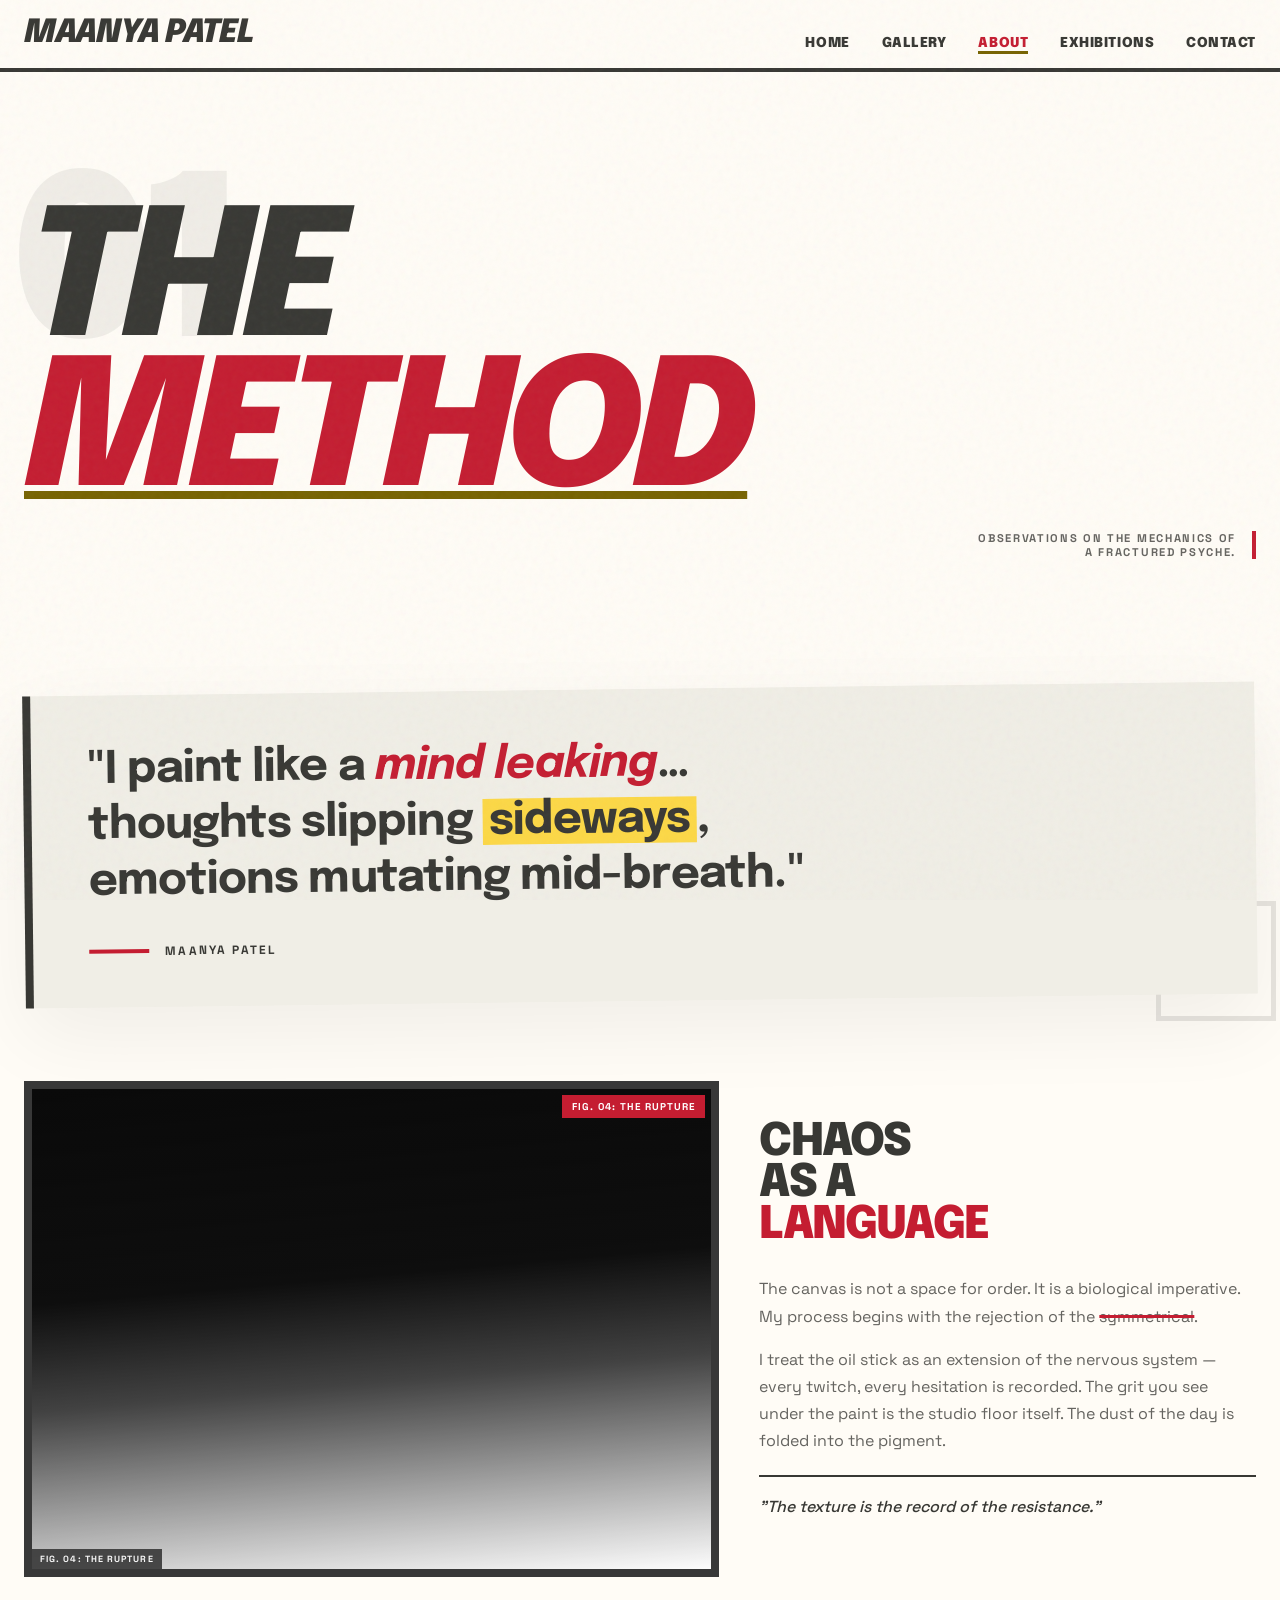
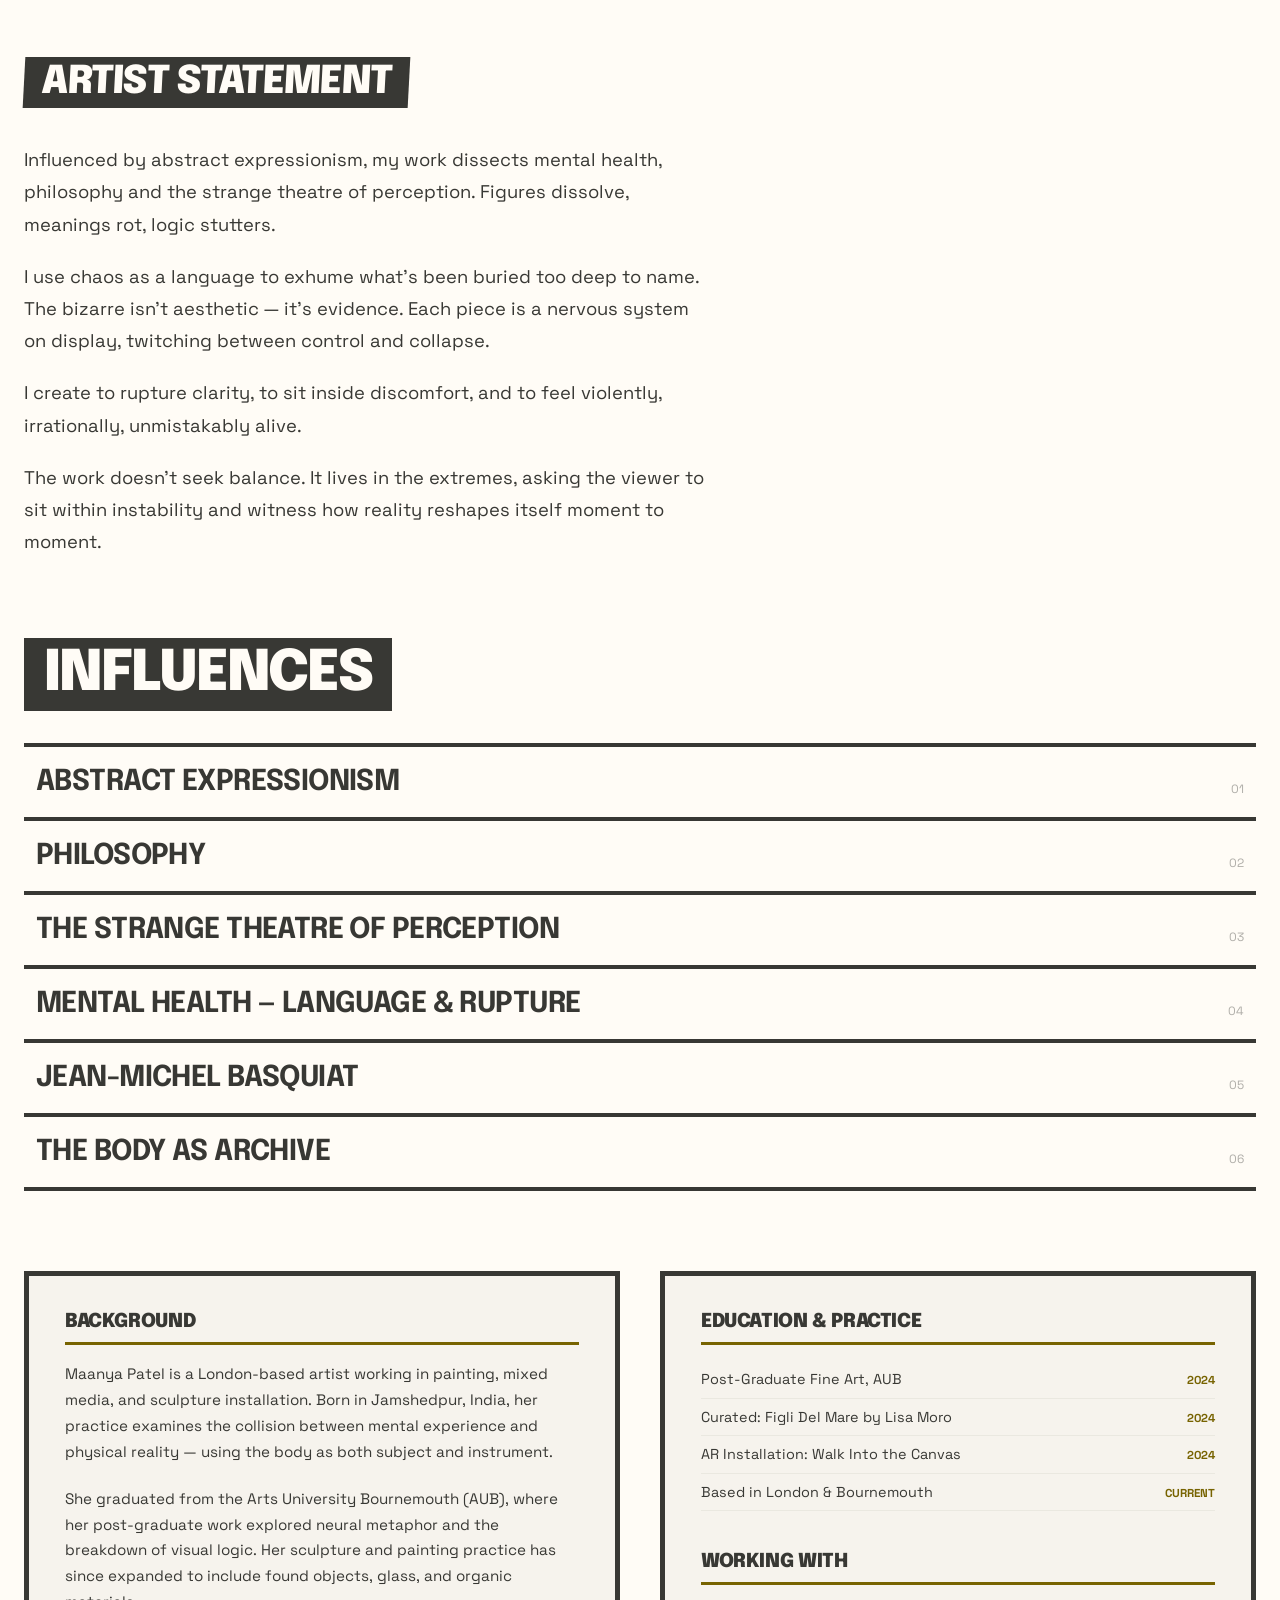
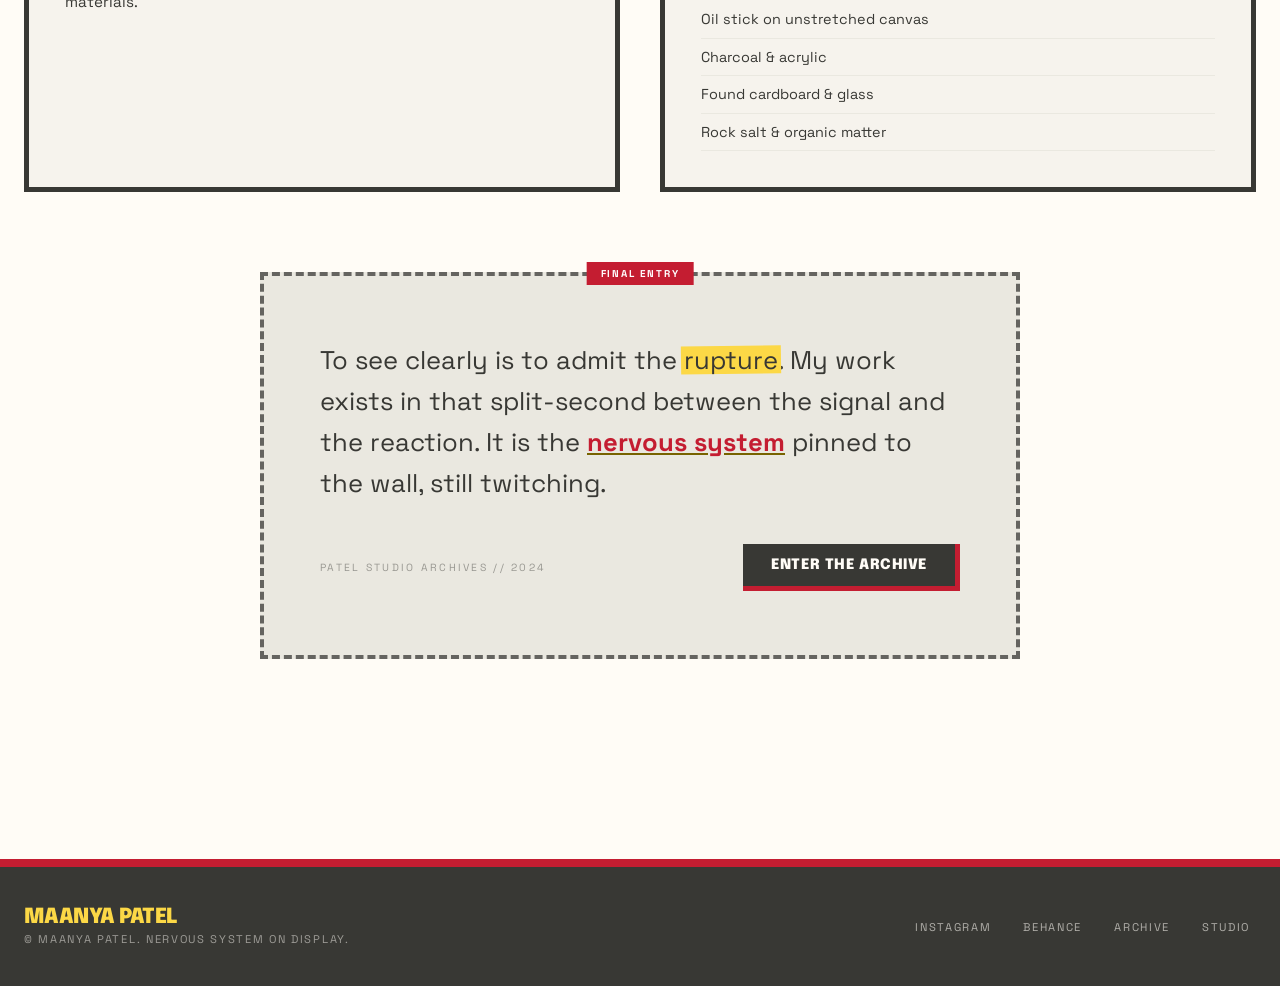
==== about.html @ a14484f3 "Add files via upload" ====
<!DOCTYPE html>
<html lang="en">
<head>
  <meta charset="UTF-8" />
  <meta name="viewport" content="width=device-width, initial-scale=1.0" />
  <title>ABOUT — THE METHOD | MAANYA PATEL</title>
  <link rel="preconnect" href="https://fonts.googleapis.com" />
  <link rel="preconnect" href="https://fonts.gstatic.com" crossorigin />
  <link href="https://fonts.googleapis.com/css2?family=Epilogue:ital,wght@0,400;0,700;0,900;1,900&family=Space+Grotesk:wght@300;400;500;700&display=swap" rel="stylesheet" />
  <link rel="stylesheet" href="styles.css" />
  <style>
    /* ---- Hero ---- */
    .method-hero {
      padding: 80px 0 50px;
      position: relative;
    }

    .method-num {
      position: absolute;
      top: 30px;
      left: -10px;
      font-family: 'Epilogue', sans-serif;
      font-weight: 900;
      font-size: clamp(6rem, 18vw, 14rem);
      line-height: 1;
      opacity: 0.07;
      color: #383834;
      letter-spacing: -0.06em;
      user-select: none;
      pointer-events: none;
    }

    .method-title {
      font-family: 'Epilogue', sans-serif;
      font-weight: 900;
      font-style: italic;
      font-size: clamp(5rem, 14vw, 11rem);
      line-height: 0.85;
      letter-spacing: -0.05em;
      text-transform: uppercase;
      position: relative;
      z-index: 1;
    }

    .method-title .under {
      color: #c41d31;
      text-decoration: underline;
      text-decoration-thickness: 8px;
      text-underline-offset: 6px;
      text-decoration-color: #776300;
    }

    .method-caption {
      display: flex;
      justify-content: flex-end;
      margin-top: 20px;
    }

    .method-caption p {
      max-width: 280px;
      text-align: right;
      font-size: 0.7rem;
      font-weight: 700;
      text-transform: uppercase;
      letter-spacing: 0.15em;
      color: #656460;
      border-right: 4px solid #c41d31;
      padding-right: 16px;
    }

    /* ---- Core Quote ---- */
    .core-quote {
      position: relative;
      margin: 80px 0;
    }

    .core-quote-card {
      background: #f0eee6;
      border-left: 8px solid #383834;
      padding: 48px 56px;
      transform: rotate(-0.7deg);
      box-shadow: 0 30px 80px rgba(0,0,0,0.06);
      position: relative;
    }

    .core-quote-card blockquote {
      font-family: 'Epilogue', sans-serif;
      font-weight: 700;
      font-size: clamp(1.6rem, 3.5vw, 2.8rem);
      line-height: 1.25;
      letter-spacing: -0.02em;
    }

    .core-quote-card .hi-red { color: #c41d31; font-style: italic; }
    .core-quote-card .hi-yellow {
      background: #fcd846;
      padding: 0 6px;
    }

    .core-quote-attr {
      margin-top: 32px;
      display: flex;
      align-items: center;
      gap: 16px;
    }

    .core-quote-attr .dash {
      height: 4px;
      width: 60px;
      background: #c41d31;
    }

    .core-quote-attr span {
      font-family: 'Space Grotesk', sans-serif;
      font-weight: 700;
      font-size: 0.75rem;
      text-transform: uppercase;
      letter-spacing: 0.18em;
    }

    .core-quote-ghost {
      position: absolute;
      bottom: -20px;
      right: -20px;
      width: 120px;
      height: 120px;
      border: 5px solid #383834;
      opacity: 0.12;
      z-index: -1;
    }

    /* ---- Full Statement ---- */
    .statement-section {
      margin: 80px 0;
    }

    .statement-section h2 {
      font-family: 'Epilogue', sans-serif;
      font-weight: 900;
      font-size: clamp(1.8rem, 3vw, 2.5rem);
      text-transform: uppercase;
      letter-spacing: -0.04em;
      background: #383834;
      color: #fffcf6;
      display: inline-block;
      padding: 6px 18px;
      transform: skewX(-3deg);
      margin-bottom: 36px;
    }

    .statement-text {
      max-width: 680px;
      font-size: 1.15rem;
      line-height: 1.75;
      color: #383834;
    }

    .statement-text p { margin-bottom: 20px; }

    /* ---- Chaos Layout ---- */
    .chaos-section {
      display: grid;
      grid-template-columns: 7fr 5fr;
      gap: 40px;
      align-items: center;
      margin: 80px 0;
    }

    .chaos-img {
      position: relative;
    }

    .chaos-img-inner {
      border: 8px solid #383834;
      overflow: hidden;
      position: relative;
      filter: grayscale(1);
      transition: filter 0.4s;
    }

    .chaos-img-inner:hover { filter: grayscale(0); }

    .chaos-img-inner .canvas {
      width: 100%;
      height: 480px;
    }

    .chaos-img-tag {
      position: absolute;
      top: 14px;
      right: 14px;
      background: #c41d31;
      color: white;
      font-family: 'Space Grotesk', sans-serif;
      font-size: 0.62rem;
      font-weight: 700;
      text-transform: uppercase;
      letter-spacing: 0.1em;
      padding: 5px 10px;
    }

    .chaos-text h2 {
      font-family: 'Epilogue', sans-serif;
      font-weight: 900;
      font-size: 2.8rem;
      text-transform: uppercase;
      letter-spacing: -0.04em;
      line-height: 0.93;
      margin-bottom: 28px;
    }

    .chaos-text h2 .red { color: #c41d31; }

    .chaos-text p {
      font-size: 1rem;
      line-height: 1.7;
      color: #656460;
      margin-bottom: 16px;
    }

    .chaos-text .pull-quote {
      font-style: italic;
      font-weight: 500;
      border-top: 2px solid #383834;
      padding-top: 16px;
      margin-top: 20px;
      color: #383834;
    }

    /* ---- Influences ---- */
    .influences-section {
      margin: 80px 0;
    }

    .inf-header {
      font-family: 'Epilogue', sans-serif;
      font-weight: 900;
      font-size: clamp(2rem, 5vw, 3.5rem);
      text-transform: uppercase;
      letter-spacing: -0.04em;
      background: #383834;
      color: #fffcf6;
      display: inline-block;
      padding: 8px 20px;
      margin-bottom: 32px;
    }

    .inf-list {
      list-style: none;
      border-top: 4px solid #383834;
    }

    .inf-item {
      border-bottom: 4px solid #383834;
      padding: 20px 12px;
      display: flex;
      justify-content: space-between;
      align-items: flex-end;
      cursor: crosshair;
      transition: background 0.08s;
    }

    .inf-item:hover { background: #f0eee6; }
    .inf-item:hover .inf-name { color: #c41d31; }

    .inf-name {
      font-family: 'Epilogue', sans-serif;
      font-weight: 700;
      font-size: clamp(1.2rem, 2.5vw, 1.8rem);
      text-transform: uppercase;
      letter-spacing: -0.02em;
      transition: color 0.08s;
    }

    .inf-num {
      font-family: 'Space Grotesk', sans-serif;
      font-size: 0.75rem;
      opacity: 0.4;
    }

    /* ---- Biography ---- */
    .bio-section {
      display: grid;
      grid-template-columns: 1fr 1fr;
      gap: 40px;
      margin: 80px 0;
    }

    .bio-card {
      background: #f6f3ed;
      border: 5px solid #383834;
      padding: 36px;
    }

    .bio-card h3 {
      font-family: 'Epilogue', sans-serif;
      font-weight: 900;
      font-size: 1.2rem;
      text-transform: uppercase;
      letter-spacing: -0.02em;
      margin-bottom: 16px;
      border-bottom: 3px solid #776300;
      padding-bottom: 10px;
    }

    .bio-card p {
      font-size: 0.95rem;
      line-height: 1.7;
      color: #383834;
    }

    .bio-card ul {
      list-style: none;
      padding: 0;
    }

    .bio-card ul li {
      font-size: 0.9rem;
      line-height: 1.7;
      padding: 6px 0;
      border-bottom: 1px solid #eae8e0;
      display: flex;
      justify-content: space-between;
      align-items: baseline;
      gap: 12px;
    }

    .bio-card ul li span {
      font-weight: 700;
      text-transform: uppercase;
      font-size: 0.72rem;
      color: #776300;
      white-space: nowrap;
    }

    /* ---- Final Entry ---- */
    .final-entry {
      position: relative;
      background: #eae8e0;
      border: 4px dashed #656460;
      padding: 64px 56px;
      margin: 80px 0;
      max-width: 760px;
      margin-left: auto;
      margin-right: auto;
    }

    .final-entry-tag {
      position: absolute;
      top: -14px;
      left: 50%;
      transform: translateX(-50%);
      background: #c41d31;
      color: white;
      font-family: 'Space Grotesk', sans-serif;
      font-size: 0.62rem;
      font-weight: 700;
      text-transform: uppercase;
      letter-spacing: 0.18em;
      padding: 5px 14px;
    }

    .final-entry-text {
      font-size: clamp(1.2rem, 2.5vw, 1.6rem);
      line-height: 1.6;
      margin-bottom: 40px;
    }

    .final-entry-text .rupture {
      position: relative;
      z-index: 1;
    }

    .final-entry-text .rupture::after {
      content: '';
      position: absolute;
      left: -3px; top: 50%;
      width: calc(100% + 6px); height: 1.1em;
      background: #fcd846;
      z-index: -1;
      transform: translateY(-50%) rotate(-0.8deg);
    }

    .final-entry-footer {
      display: flex;
      justify-content: space-between;
      align-items: center;
      flex-wrap: wrap;
      gap: 16px;
    }

    .final-entry-footer .archive-label {
      font-size: 0.65rem;
      text-transform: uppercase;
      letter-spacing: 0.22em;
      opacity: 0.45;
    }

    .btn-stamp {
      display: inline-block;
      background: #383834;
      color: #fffcf6;
      font-family: 'Epilogue', sans-serif;
      font-weight: 900;
      font-size: 0.9rem;
      text-transform: uppercase;
      letter-spacing: 0.04em;
      padding: 14px 28px;
      border-bottom: 5px solid #c41d31;
      border-right: 5px solid #c41d31;
      text-decoration: none;
      transition: transform 0.08s;
      display: inline-block;
    }

    .btn-stamp:hover { transform: translate(3px, 3px); }

    @media (max-width: 768px) {
      .chaos-section { grid-template-columns: 1fr; }
      .bio-section { grid-template-columns: 1fr; }
      .core-quote-card { padding: 28px 24px; }
      .final-entry { padding: 48px 24px; }
    }
  </style>
</head>
<body>

<!-- ===== NAVIGATION ===== -->
<nav class="site-nav">
  <div class="nav-inner">
    <a href="index.html" class="nav-logo">Maanya Patel</a>
    <div class="nav-links">
      <a href="index.html">Home</a>
      <a href="gallery.html">Gallery</a>
      <a href="about.html" class="active">About</a>
      <a href="exhibitions.html">Exhibitions</a>
      <a href="contact.html">Contact</a>
    </div>
    <button class="nav-menu-btn" onclick="toggleMenu()" aria-label="Menu">☰</button>
  </div>
  <div class="nav-mobile" id="mobileMenu">
    <a href="index.html">Home</a>
    <a href="gallery.html">Gallery</a>
    <a href="about.html" class="active">About</a>
    <a href="exhibitions.html">Exhibitions</a>
    <a href="contact.html">Contact</a>
  </div>
</nav>

<!-- ===== MAIN ===== -->
<main class="page-content">

  <!-- Hero -->
  <section class="method-hero">
    <div class="method-num">01</div>
    <h1 class="method-title">
      THE<br/>
      <span class="under">METHOD</span>
    </h1>
    <div class="method-caption">
      <p>Observations on the mechanics of a fractured psyche.</p>
    </div>
  </section>

  <!-- Core Quote -->
  <section class="core-quote">
    <div class="core-quote-card">
      <blockquote>
        "I paint like a <span class="hi-red">mind leaking</span>…<br/>
        thoughts slipping <span class="hi-yellow">sideways</span>,<br/>
        emotions mutating mid-breath."
      </blockquote>
      <div class="core-quote-attr">
        <div class="dash"></div>
        <span>Maanya Patel</span>
      </div>
    </div>
    <div class="core-quote-ghost"></div>
  </section>

  <!-- Chaos as a Language -->
  <section class="chaos-section">
    <div class="chaos-img">
      <div class="chaos-img-inner">
        <!-- Replace with: <img src="images/studio-process.jpg" alt="Studio process detail" style="width:100%;height:480px;object-fit:cover"> -->
        <div class="canvas canvas-4" style="height:480px;"></div>
        <div class="canvas-label">FIG. 04: The Rupture</div>
      </div>
      <div class="chaos-img-tag">FIG. 04: THE RUPTURE</div>
    </div>
    <div class="chaos-text">
      <h2>
        Chaos<br/>as a<br/><span class="red">Language</span>
      </h2>
      <p>The canvas is not a space for order. It is a biological imperative. My process begins with the rejection of the <s style="text-decoration-color:#c41d31;text-decoration-thickness:3px;">symmetrical</s>.</p>
      <p>I treat the oil stick as an extension of the nervous system — every twitch, every hesitation is recorded. The grit you see under the paint is the studio floor itself. The dust of the day is folded into the pigment.</p>
      <p class="pull-quote">"The texture is the record of the resistance."</p>
    </div>
  </section>

  <!-- Full Artist Statement -->
  <section class="statement-section">
    <h2>Artist Statement</h2>
    <div class="statement-text">
      <p>Influenced by abstract expressionism, my work dissects mental health, philosophy and the strange theatre of perception. Figures dissolve, meanings rot, logic stutters.</p>
      <p>I use chaos as a language to exhume what's been buried too deep to name. The bizarre isn't aesthetic — it's evidence. Each piece is a nervous system on display, twitching between control and collapse.</p>
      <p>I create to rupture clarity, to sit inside discomfort, and to feel violently, irrationally, unmistakably alive.</p>
      <p>The work doesn't seek balance. It lives in the extremes, asking the viewer to sit within instability and witness how reality reshapes itself moment to moment.</p>
    </div>
  </section>

  <!-- Influences -->
  <section class="influences-section">
    <div class="inf-header">Influences</div>
    <ul class="inf-list">
      <li class="inf-item">
        <span class="inf-name">Abstract Expressionism</span>
        <span class="inf-num">01</span>
      </li>
      <li class="inf-item">
        <span class="inf-name">Philosophy</span>
        <span class="inf-num">02</span>
      </li>
      <li class="inf-item">
        <span class="inf-name">The Strange Theatre of Perception</span>
        <span class="inf-num">03</span>
      </li>
      <li class="inf-item">
        <span class="inf-name">Mental Health — Language &amp; Rupture</span>
        <span class="inf-num">04</span>
      </li>
      <li class="inf-item">
        <span class="inf-name">Jean-Michel Basquiat</span>
        <span class="inf-num">05</span>
      </li>
      <li class="inf-item">
        <span class="inf-name">The Body as Archive</span>
        <span class="inf-num">06</span>
      </li>
    </ul>
  </section>

  <!-- Biography -->
  <section class="bio-section">
    <div class="bio-card">
      <h3>Background</h3>
      <p>Maanya Patel is a London-based artist working in painting, mixed media, and sculpture installation. Born in Jamshedpur, India, her practice examines the collision between mental experience and physical reality — using the body as both subject and instrument.</p>
      <br/>
      <p>She graduated from the Arts University Bournemouth (AUB), where her post-graduate work explored neural metaphor and the breakdown of visual logic. Her sculpture and painting practice has since expanded to include found objects, glass, and organic materials.</p>
    </div>
    <div class="bio-card">
      <h3>Education &amp; Practice</h3>
      <ul>
        <li>Post-Graduate Fine Art, AUB <span>2024</span></li>
        <li>Curated: Figli Del Mare by Lisa Moro <span>2024</span></li>
        <li>AR Installation: Walk Into the Canvas <span>2024</span></li>
        <li>Based in London &amp; Bournemouth <span>Current</span></li>
      </ul>
      <br/>
      <h3 style="margin-top:20px;">Working With</h3>
      <ul>
        <li>Oil stick on unstretched canvas</li>
        <li>Charcoal &amp; acrylic</li>
        <li>Found cardboard &amp; glass</li>
        <li>Rock salt &amp; organic matter</li>
      </ul>
    </div>
  </section>

  <!-- Final Entry -->
  <div class="final-entry">
    <div class="final-entry-tag">Final Entry</div>
    <p class="final-entry-text">
      To see clearly is to admit the <span class="rupture">rupture</span>. My work exists in that split-second between the signal and the reaction. It is the <strong style="color:#c41d31;text-decoration:underline;text-decoration-color:#776300;">nervous system</strong> pinned to the wall, still twitching.
    </p>
    <div class="final-entry-footer">
      <div class="archive-label">Patel Studio Archives // 2024</div>
      <a href="gallery.html" class="btn-stamp">Enter the Archive</a>
    </div>
  </div>

</main>

<!-- ===== FOOTER ===== -->
<footer class="site-footer">
  <div class="footer-inner">
    <div>
      <div class="footer-logo">Maanya Patel</div>
      <div class="footer-copy">© Maanya Patel. Nervous System on Display.</div>
    </div>
    <div class="footer-links">
      <a href="#">Instagram</a>
      <a href="#">Behance</a>
      <a href="gallery.html">Archive</a>
      <a href="contact.html">Studio</a>
    </div>
  </div>
</footer>

<script>
  function toggleMenu() {
    document.getElementById('mobileMenu').classList.toggle('open');
  }
</script>
</body>
</html>
---- styles.css ----
/* ============================================
   MAANYA PATEL — THE NERVOUS SYSTEM ON DISPLAY
   Shared Styles — Basquiat Design System
   ============================================ */

/* --- Custom Properties --- */
:root {
  --bg:        #fffcf6;
  --text:      #383834;
  --primary:   #c41d31;
  --secondary: #776300;
  --yellow:    #fcd846;
  --s1:        #f6f3ed;
  --s2:        #f0eee6;
  --s3:        #eae8e0;
}

/* --- Reset --- */
*, *::before, *::after { box-sizing: border-box; margin: 0; padding: 0; }
html { scroll-behavior: smooth; }

/* --- Base --- */
body {
  background: var(--bg);
  color: var(--text);
  font-family: 'Space Grotesk', sans-serif;
  overflow-x: hidden;
}

/* --- Grain Texture Overlay --- */
body::before {
  content: '';
  position: fixed;
  inset: 0;
  background-image: url("data:image/svg+xml,%3Csvg viewBox='0 0 200 200' xmlns='http://www.w3.org/2000/svg'%3E%3Cfilter id='n'%3E%3CfeTurbulence type='fractalNoise' baseFrequency='0.75' numOctaves='4' stitchTiles='stitch'/%3E%3C/filter%3E%3Crect width='100%25' height='100%25' filter='url(%23n)'/%3E%3C/svg%3E");
  opacity: 0.045;
  pointer-events: none;
  z-index: 9999;
}

/* --- Navigation --- */
.site-nav {
  background: var(--bg);
  border-bottom: 4px solid var(--text);
  position: sticky;
  top: 0;
  z-index: 500;
  width: 100%;
}

.nav-inner {
  max-width: 1440px;
  margin: 0 auto;
  padding: 18px 24px;
  display: flex;
  justify-content: space-between;
  align-items: flex-end;
  gap: 20px;
}

.nav-logo {
  font-family: 'Epilogue', sans-serif;
  font-weight: 900;
  font-style: italic;
  font-size: clamp(1.4rem, 3vw, 2rem);
  letter-spacing: -0.04em;
  text-transform: uppercase;
  color: var(--text);
  text-decoration: none;
  line-height: 1;
  flex-shrink: 0;
}

.nav-links {
  display: flex;
  gap: 32px;
  align-items: center;
  flex-wrap: wrap;
}

.nav-links a {
  font-family: 'Epilogue', sans-serif;
  font-weight: 900;
  font-size: 0.85rem;
  text-transform: uppercase;
  letter-spacing: 0.04em;
  color: var(--text);
  text-decoration: none;
  transition: color 0.08s, transform 0.08s;
  display: inline-block;
}

.nav-links a:hover {
  color: var(--primary);
  transform: skewX(-4deg);
}

.nav-links a.active {
  color: var(--primary);
  position: relative;
}

.nav-links a.active::after {
  content: '';
  position: absolute;
  left: 0; bottom: -4px;
  width: 100%; height: 3px;
  background: var(--secondary);
}

.nav-menu-btn {
  display: none;
  background: none;
  border: 3px solid var(--text);
  padding: 6px 10px;
  font-size: 1.1rem;
  cursor: pointer;
  color: var(--text);
  line-height: 1;
}

/* Mobile Nav */
.nav-mobile {
  display: none;
  flex-direction: column;
  gap: 0;
  background: var(--text);
  border-top: 4px solid var(--primary);
}

.nav-mobile.open {
  display: flex;
}

.nav-mobile a {
  font-family: 'Epilogue', sans-serif;
  font-weight: 900;
  font-size: 1.5rem;
  text-transform: uppercase;
  letter-spacing: -0.02em;
  color: var(--bg);
  text-decoration: none;
  padding: 16px 24px;
  border-bottom: 2px solid rgba(255,255,255,0.1);
  transition: background 0.1s;
}

.nav-mobile a:hover,
.nav-mobile a.active {
  background: var(--primary);
  color: white;
}

/* --- Footer --- */
.site-footer {
  background: var(--text);
  border-top: 8px solid var(--primary);
  color: var(--bg);
  padding: 40px 24px;
  margin-top: 80px;
}

.footer-inner {
  max-width: 1440px;
  margin: 0 auto;
  display: flex;
  flex-wrap: wrap;
  justify-content: space-between;
  align-items: center;
  gap: 24px;
}

.footer-logo {
  font-family: 'Epilogue', sans-serif;
  font-weight: 900;
  font-size: 1.3rem;
  color: var(--yellow);
  text-transform: uppercase;
  letter-spacing: -0.03em;
}

.footer-copy {
  font-size: 0.7rem;
  text-transform: uppercase;
  letter-spacing: 0.15em;
  opacity: 0.5;
  margin-top: 4px;
}

.footer-links {
  display: flex;
  gap: 20px;
  flex-wrap: wrap;
}

.footer-links a {
  font-size: 0.7rem;
  text-transform: uppercase;
  letter-spacing: 0.15em;
  color: var(--bg);
  opacity: 0.6;
  text-decoration: none;
  padding: 4px 6px;
  transition: all 0.1s;
}

.footer-links a:hover {
  background: var(--primary);
  color: white;
  opacity: 1;
}

/* --- Utility: Scribble Underline --- */
.scribble {
  background: linear-gradient(to right, var(--yellow) 0%, var(--yellow) 100%);
  background-repeat: no-repeat;
  background-size: 100% 6px;
  background-position: 0 94%;
}

/* --- Utility: Redaction Block --- */
.redact {
  position: relative;
  z-index: 1;
}
.redact::after {
  content: '';
  position: absolute;
  left: -3px; top: 50%;
  width: calc(100% + 6px);
  height: 1.1em;
  background: var(--yellow);
  z-index: -1;
  transform: translateY(-50%) rotate(-0.8deg);
  opacity: 0.85;
}

/* --- Utility: Heavy Border Box --- */
.box-raw {
  border: 5px solid var(--text);
}

.box-raw-sm {
  border: 3px solid var(--text);
}

/* --- Artwork Placeholder Canvases --- */
/* Replace <div class="canvas canvas-N"> with <img> when you have real artwork */
.canvas {
  width: 100%;
  position: relative;
  overflow: hidden;
}

.canvas-1 { /* Synaptic Fire — deep red vortex */
  background: radial-gradient(ellipse at 40% 60%, #c41d31 0%, #7a0f1b 35%, #1a0a08 70%, #0a0a0a 100%);
}
.canvas-2 { /* Bone Map — charcoal figure */
  background: linear-gradient(160deg, #1c1c1a 0%, #383834 30%, #6b5a4e 60%, #c9b89a 85%, #fffcf6 100%);
}
.canvas-3 { /* Cortical Storm — warm explosion */
  background: radial-gradient(circle at 50% 50%, #fcd846 0%, #c41d31 30%, #4a1008 65%, #0d0d0d 100%);
}
.canvas-4 { /* The Rupture — vertical tear */
  background: linear-gradient(175deg, #0a0a0a 0%, #2a0608 40%, #c41d31 60%, #fffcf6 100%);
}
.canvas-5 { /* Controlled Collapse — burgundy scatter */
  background: linear-gradient(135deg, #1a0505 0%, #5c1520 45%, #8b2030 70%, #c9a28a 100%);
}
.canvas-6 { /* Static Noise — black void */
  background: radial-gradient(ellipse at 30% 70%, #3d3020 0%, #1a1a18 50%, #0a0a0a 100%);
}
.canvas-7 { /* Nervous Response — olive signal */
  background: linear-gradient(120deg, #0a0a0a 0%, #2a2000 40%, #776300 75%, #fcd846 100%);
}
.canvas-8 { /* Signal Loss — horizontal bands */
  background: repeating-linear-gradient(180deg, #0d0d0d 0px, #0d0d0d 18px, #1a0505 18px, #1a0505 20px, #2a0000 20px, #2a0000 40px);
}

/* Canvas add-label overlay */
.canvas-label {
  position: absolute;
  bottom: 0; left: 0;
  background: var(--text);
  color: var(--bg);
  font-family: 'Space Grotesk', sans-serif;
  font-size: 9px;
  font-weight: 700;
  text-transform: uppercase;
  letter-spacing: 0.12em;
  padding: 4px 8px;
  opacity: 0.9;
}

/* --- Rotated Accent Box --- */
.accent-badge {
  display: inline-block;
  background: var(--yellow);
  color: var(--text);
  font-family: 'Space Grotesk', sans-serif;
  font-size: 0.65rem;
  font-weight: 700;
  text-transform: uppercase;
  letter-spacing: 0.12em;
  padding: 4px 10px;
  transform: rotate(-1deg);
}

/* --- Page wrapper --- */
.page-content {
  max-width: 1440px;
  margin: 0 auto;
  padding: 60px 24px 40px;
}

/* --- Marquee ticker --- */
.ticker-wrap {
  overflow: hidden;
  border-top: 4px solid var(--text);
  border-bottom: 4px solid var(--text);
  background: var(--text);
  padding: 12px 0;
}

.ticker-track {
  display: flex;
  width: max-content;
  animation: ticker 22s linear infinite;
}

.ticker-track span {
  font-family: 'Epilogue', sans-serif;
  font-weight: 900;
  font-size: 0.85rem;
  text-transform: uppercase;
  letter-spacing: 0.08em;
  color: var(--bg);
  padding: 0 32px;
}

.ticker-track span.accent {
  color: var(--yellow);
}

@keyframes ticker {
  from { transform: translateX(0); }
  to   { transform: translateX(-50%); }
}

/* --- Responsive --- */
@media (max-width: 768px) {
  .nav-links { display: none; }
  .nav-menu-btn { display: block; }

  .page-content { padding: 40px 16px 40px; }
}
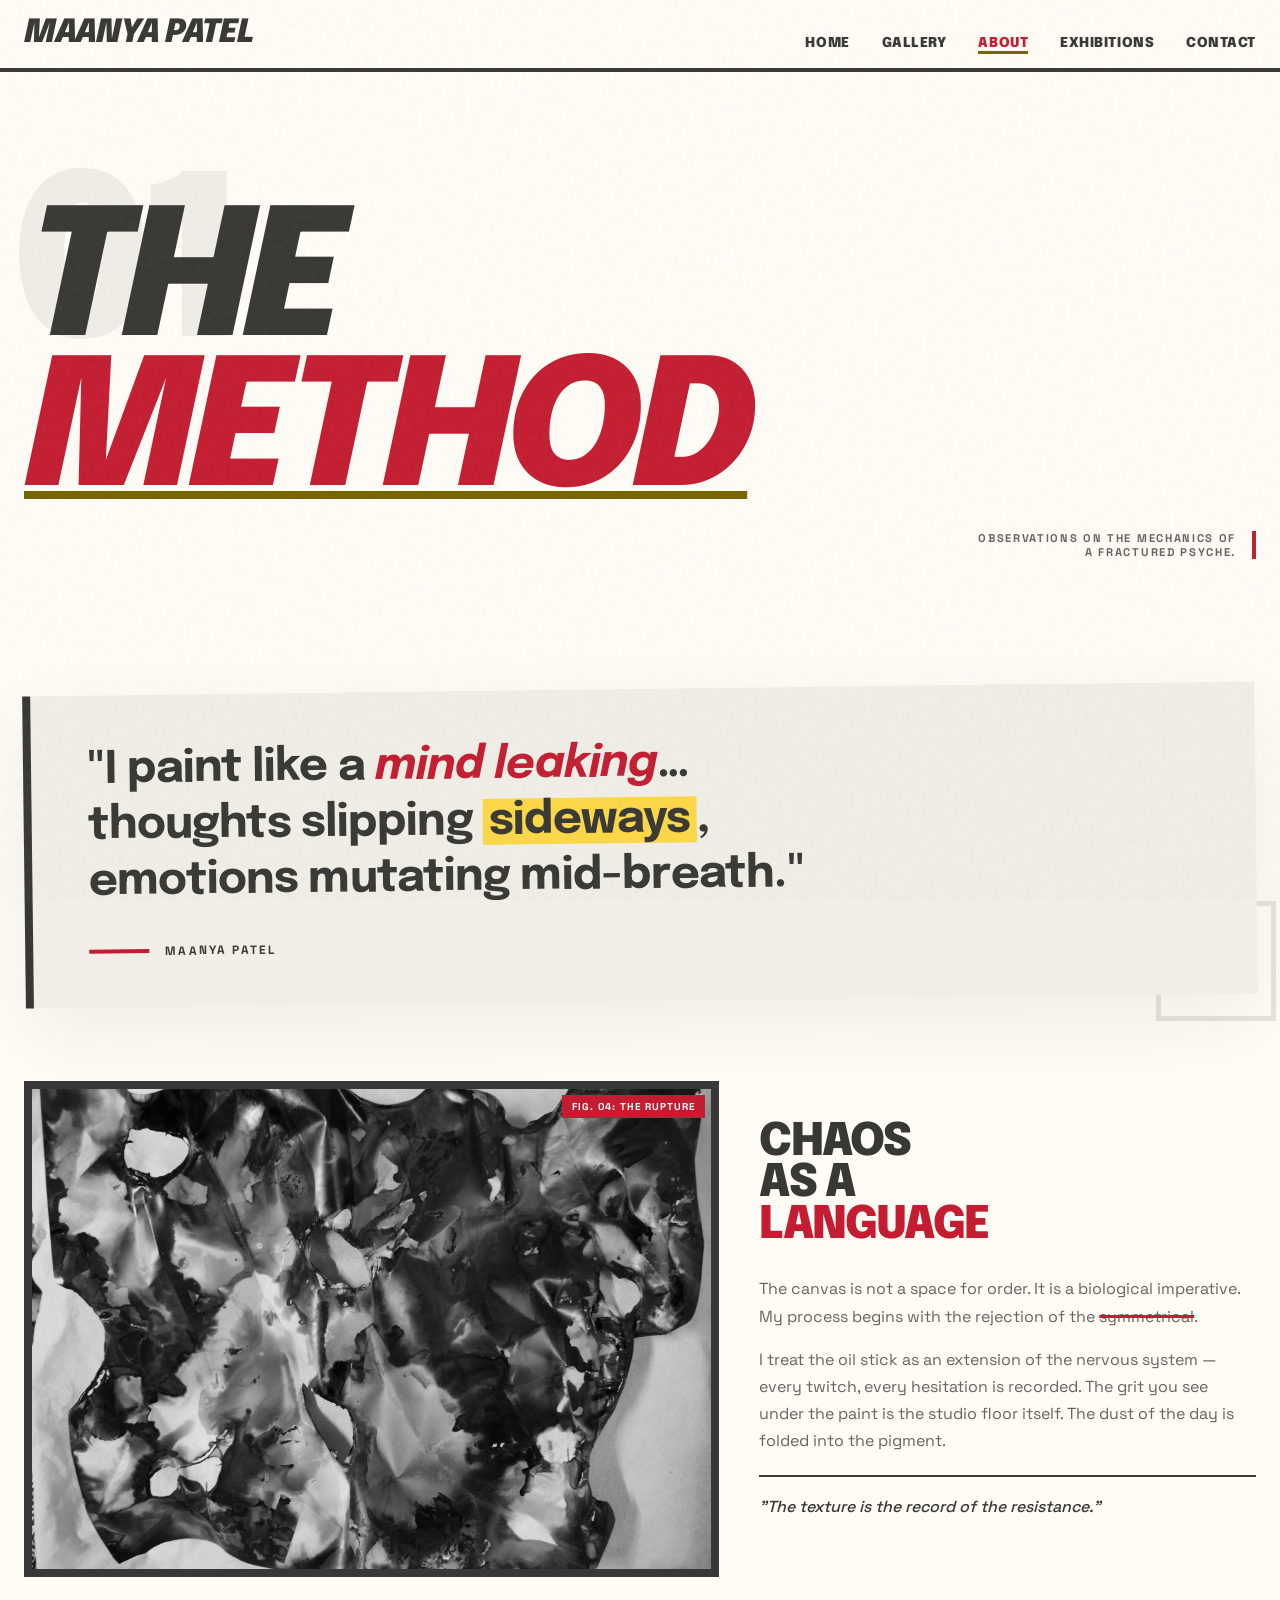
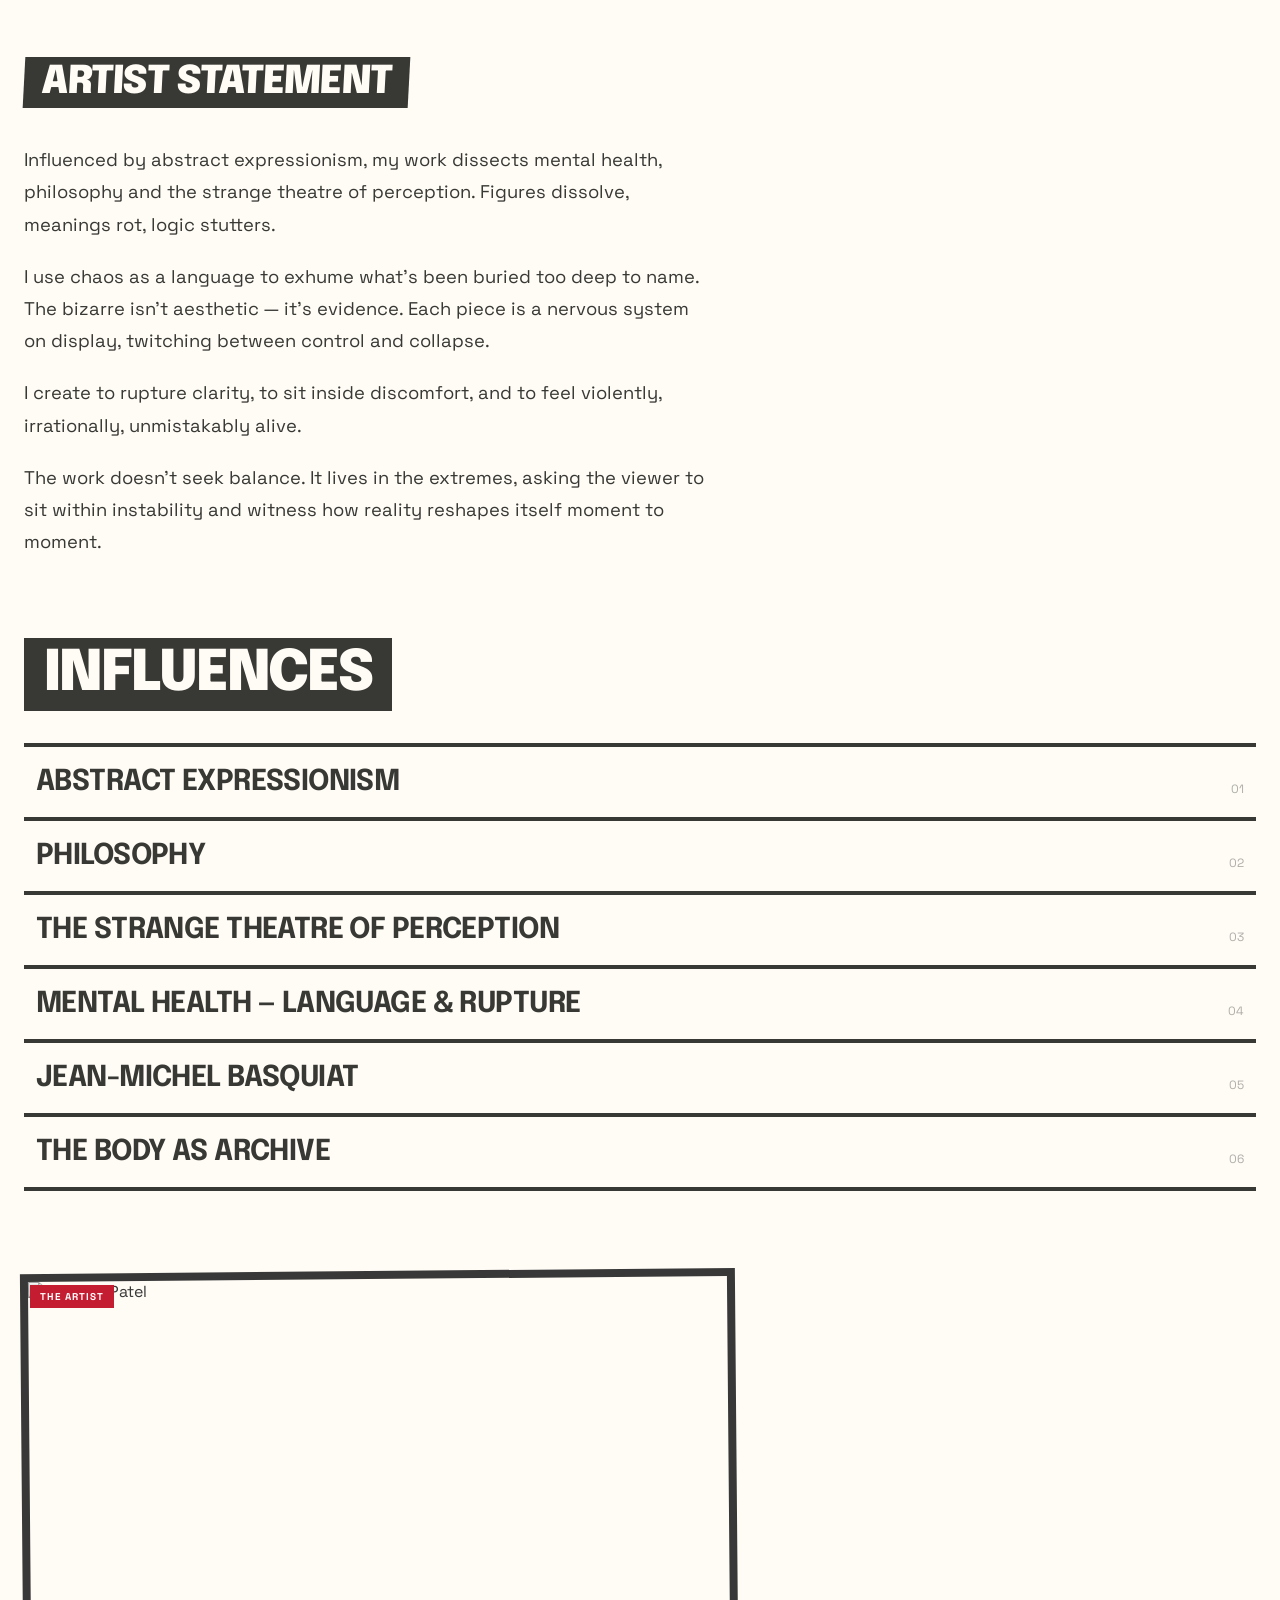
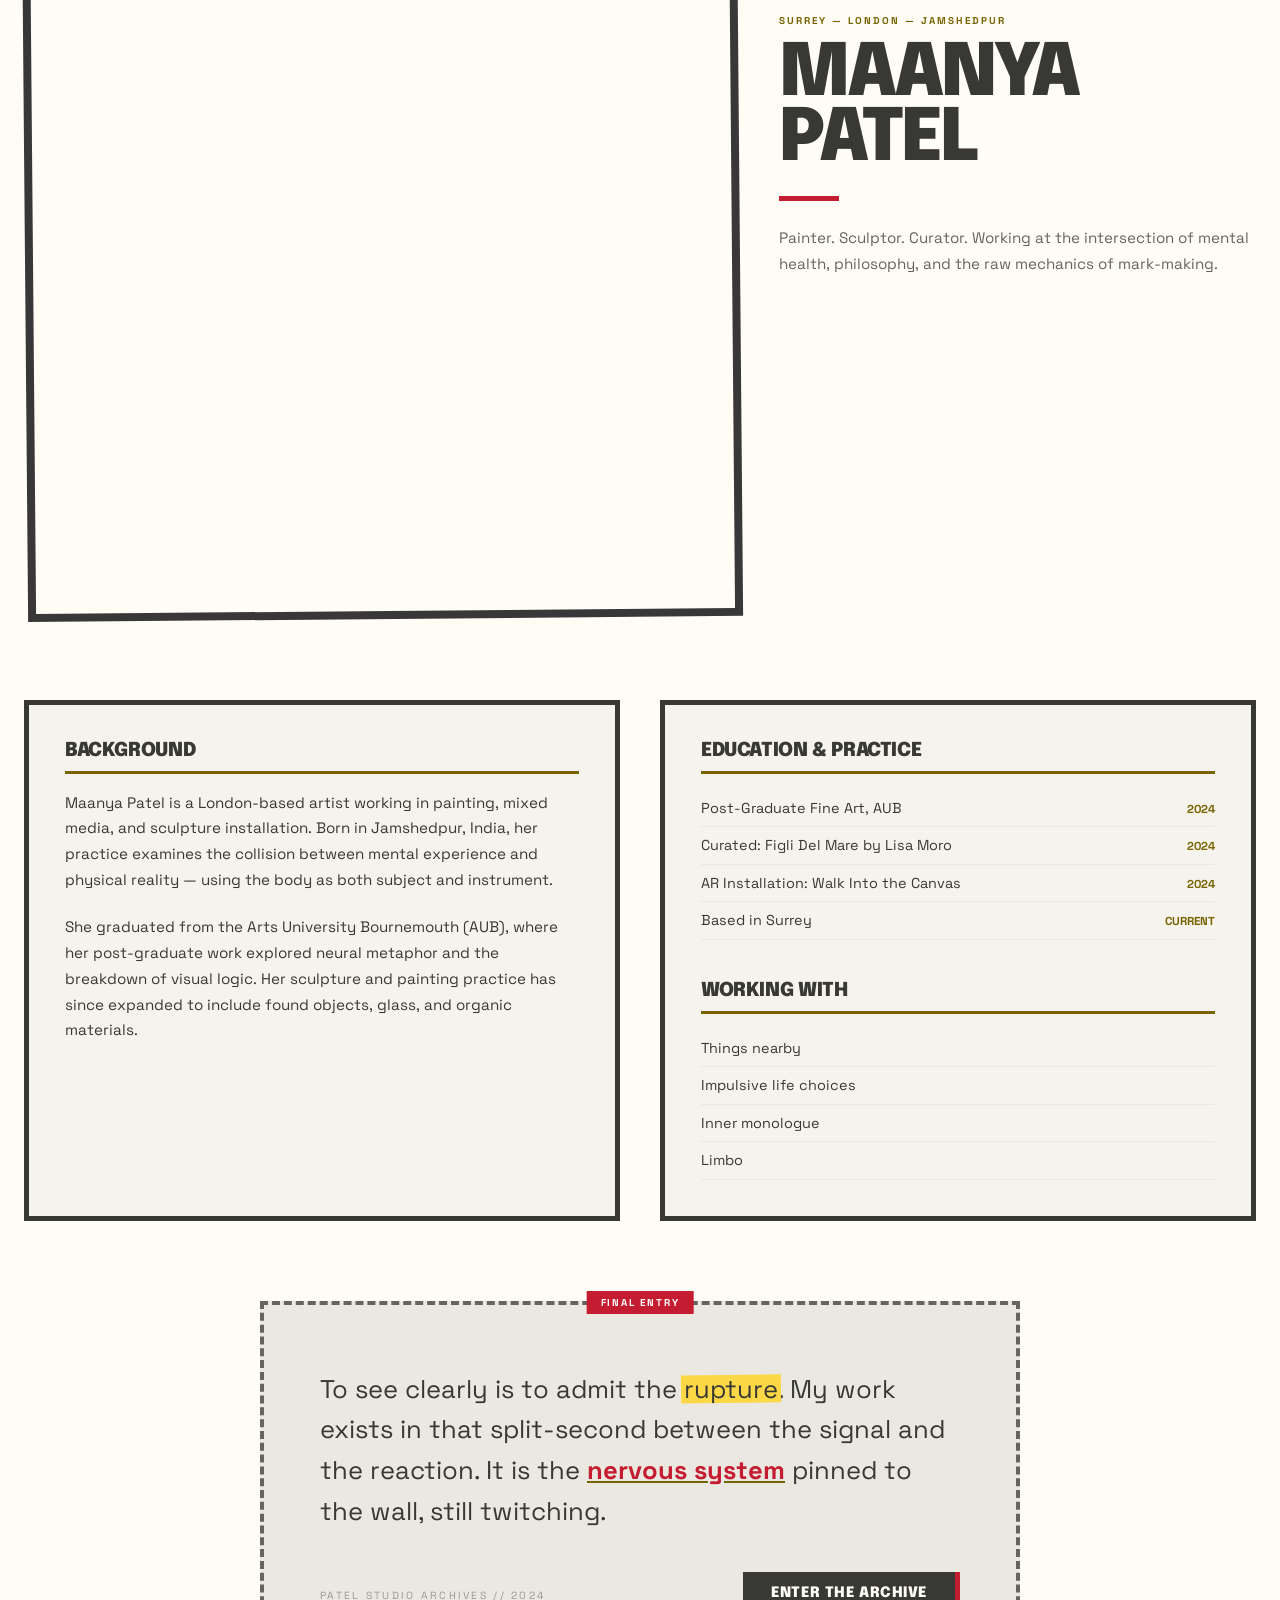
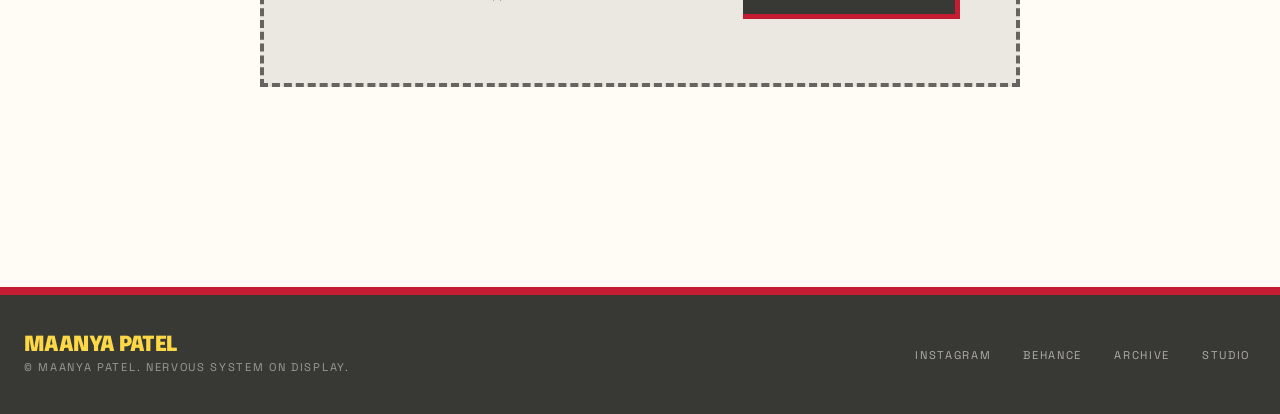
==== commit adbfb008: "Add files via upload" ====
--- a/about.html
+++ b/about.html
@@ -482,9 +482,7 @@
   <section class="chaos-section">
     <div class="chaos-img">
       <div class="chaos-img-inner">
-        <!-- Replace with: <img src="images/studio-process.jpg" alt="Studio process detail" style="width:100%;height:480px;object-fit:cover"> -->
-        <div class="canvas canvas-4" style="height:480px;"></div>
-        <div class="canvas-label">FIG. 04: The Rupture</div>
+        <img src="images/painting-eruption.jpg" alt="Eruption — Acrylic, mixed media on canvas" style="width:100%;height:480px;object-fit:cover;display:block;">
       </div>
       <div class="chaos-img-tag">FIG. 04: THE RUPTURE</div>
     </div>
@@ -540,6 +538,25 @@
     </ul>
   </section>
 
+  <!-- Artist Portrait -->
+  <section style="margin:80px 0;">
+    <div style="display:grid;grid-template-columns:3fr 2fr;gap:40px;align-items:center;">
+      <div style="position:relative;">
+        <div style="border:8px solid #383834;overflow:hidden;filter:grayscale(1);transition:filter 0.4s;transform:rotate(-0.5deg);"
+             onmouseover="this.style.filter='grayscale(0)'" onmouseout="this.style.filter='grayscale(1)'">
+          <img src="images/artist.jpg" alt="Maanya Patel" style="width:100%;aspect-ratio:3/4;object-fit:cover;display:block;">
+        </div>
+        <div style="position:absolute;top:14px;left:6px;background:#c41d31;color:white;font-family:'Space Grotesk',sans-serif;font-size:0.62rem;font-weight:700;text-transform:uppercase;letter-spacing:0.1em;padding:5px 10px;">THE ARTIST</div>
+      </div>
+      <div>
+        <div style="font-size:0.62rem;font-weight:700;text-transform:uppercase;letter-spacing:0.2em;color:#776300;margin-bottom:16px;">Surrey — London — Jamshedpur</div>
+        <h2 style="font-family:'Epilogue',sans-serif;font-weight:900;font-size:clamp(2.5rem,6vw,4.5rem);text-transform:uppercase;letter-spacing:-0.05em;line-height:0.9;margin-bottom:24px;">Maanya<br/>Patel</h2>
+        <div style="height:5px;width:60px;background:#c41d31;margin-bottom:24px;"></div>
+        <p style="font-size:0.95rem;line-height:1.7;color:#656460;">Painter. Sculptor. Curator. Working at the intersection of mental health, philosophy, and the raw mechanics of mark-making.</p>
+      </div>
+    </div>
+  </section>
+
   <!-- Biography -->
   <section class="bio-section">
     <div class="bio-card">
@@ -554,15 +571,15 @@
         <li>Post-Graduate Fine Art, AUB <span>2024</span></li>
         <li>Curated: Figli Del Mare by Lisa Moro <span>2024</span></li>
         <li>AR Installation: Walk Into the Canvas <span>2024</span></li>
-        <li>Based in London &amp; Bournemouth <span>Current</span></li>
+        <li>Based in Surrey <span>Current</span></li>
       </ul>
       <br/>
       <h3 style="margin-top:20px;">Working With</h3>
       <ul>
-        <li>Oil stick on unstretched canvas</li>
-        <li>Charcoal &amp; acrylic</li>
-        <li>Found cardboard &amp; glass</li>
-        <li>Rock salt &amp; organic matter</li>
+        <li>Things nearby</li>
+        <li>Impulsive life choices</li>
+        <li>Inner monologue</li>
+        <li>Limbo</li>
       </ul>
     </div>
   </section>
